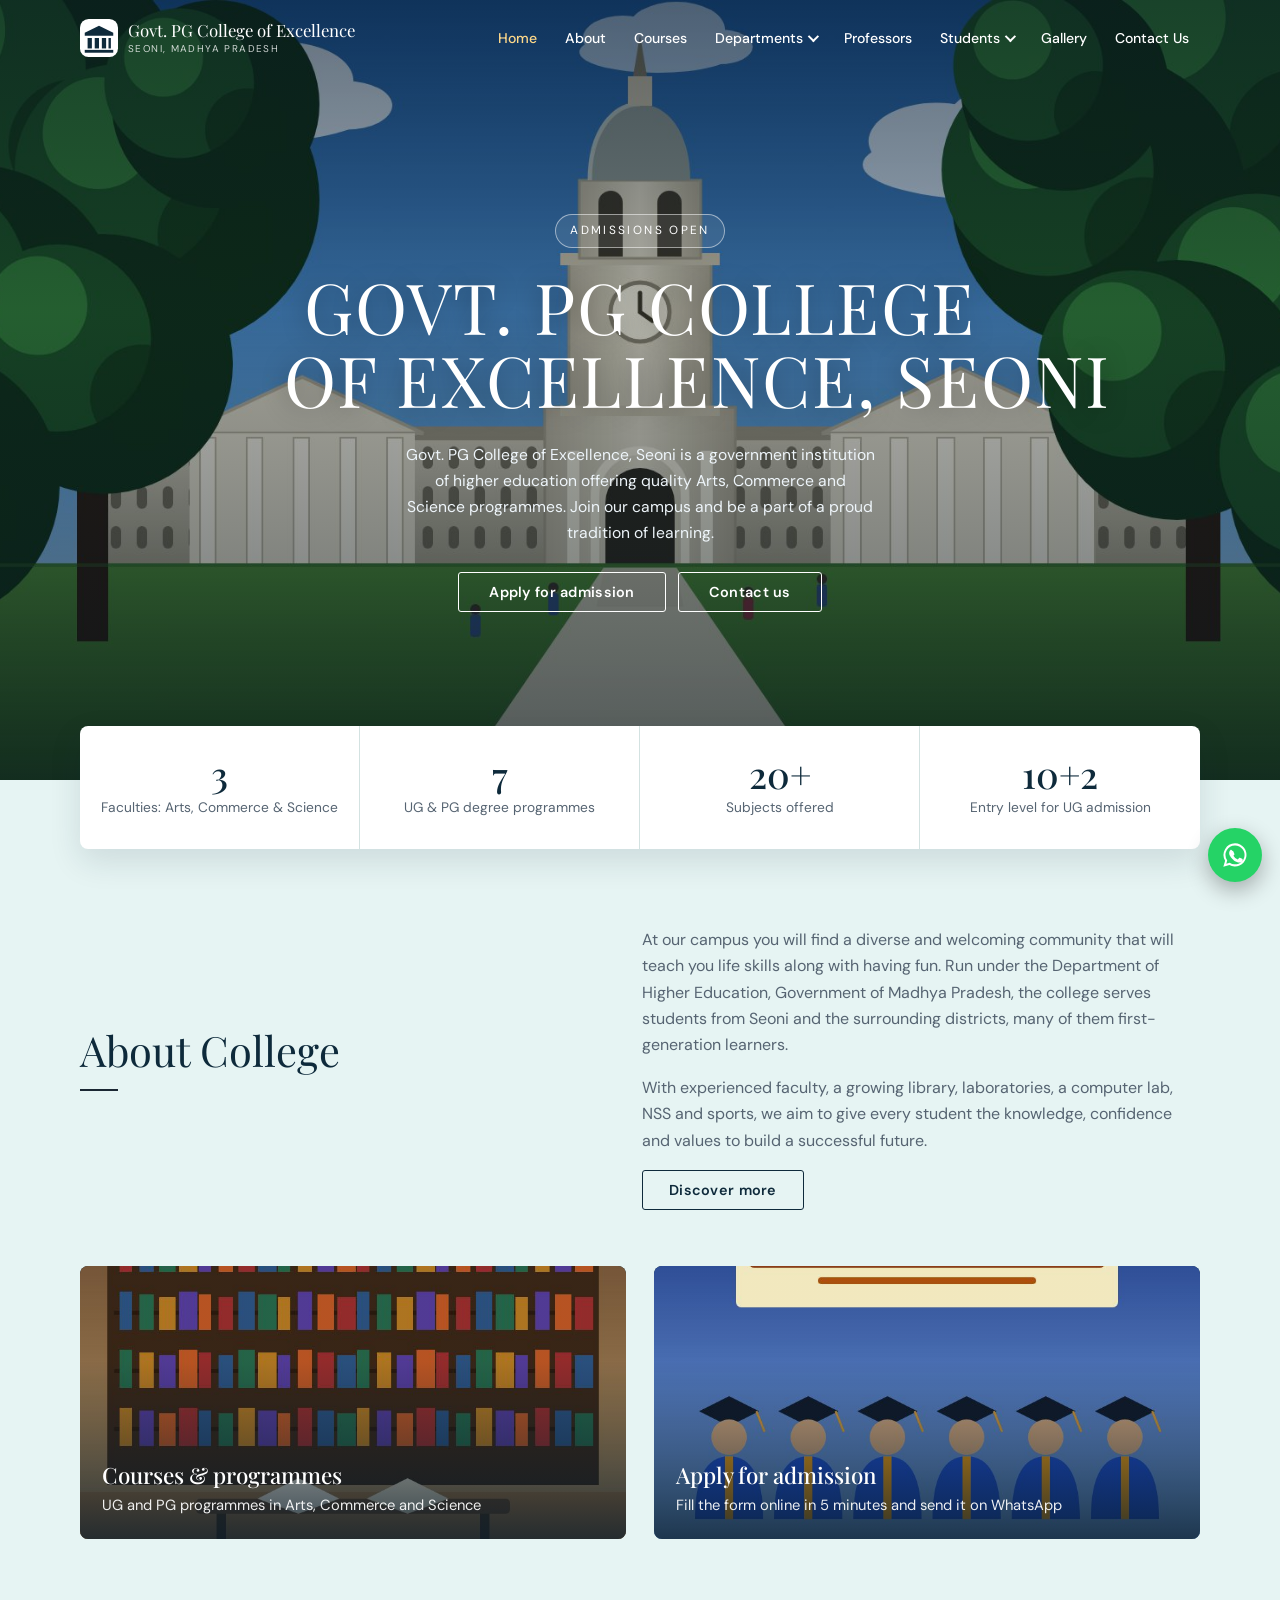
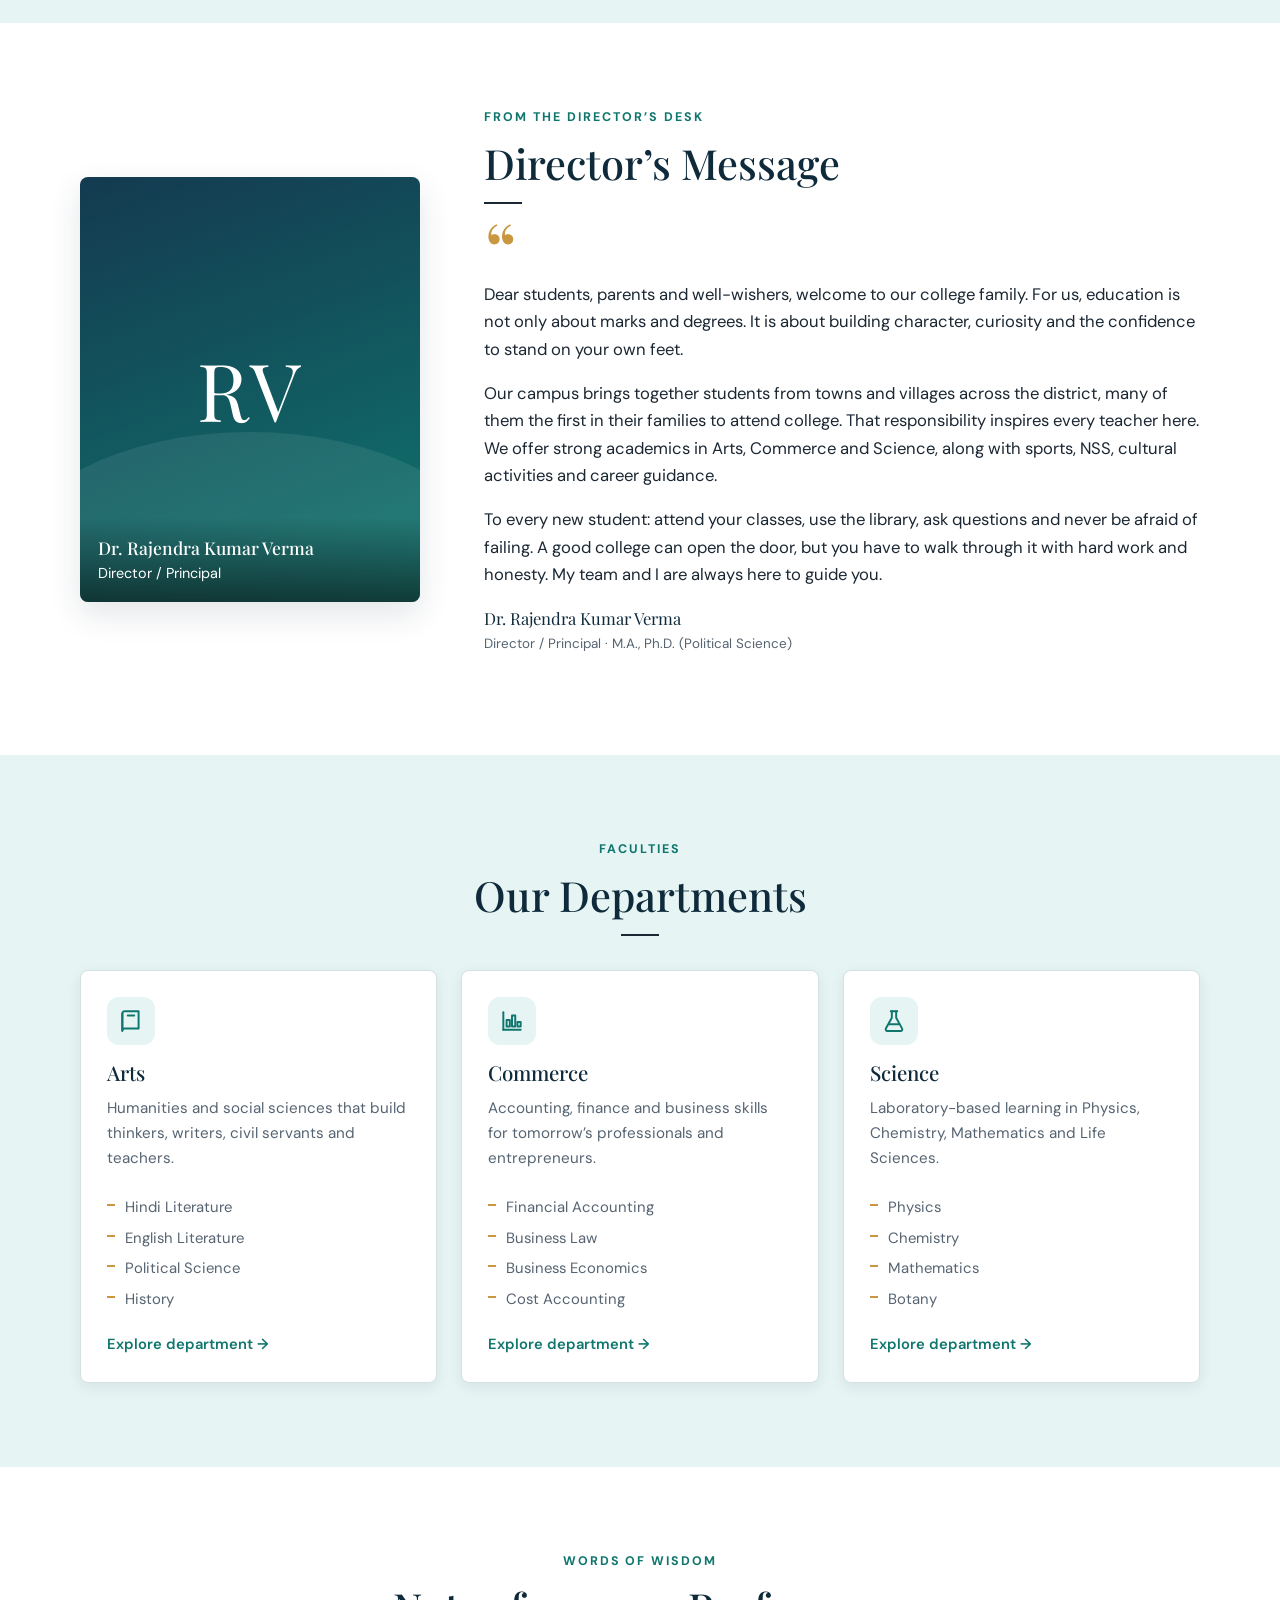
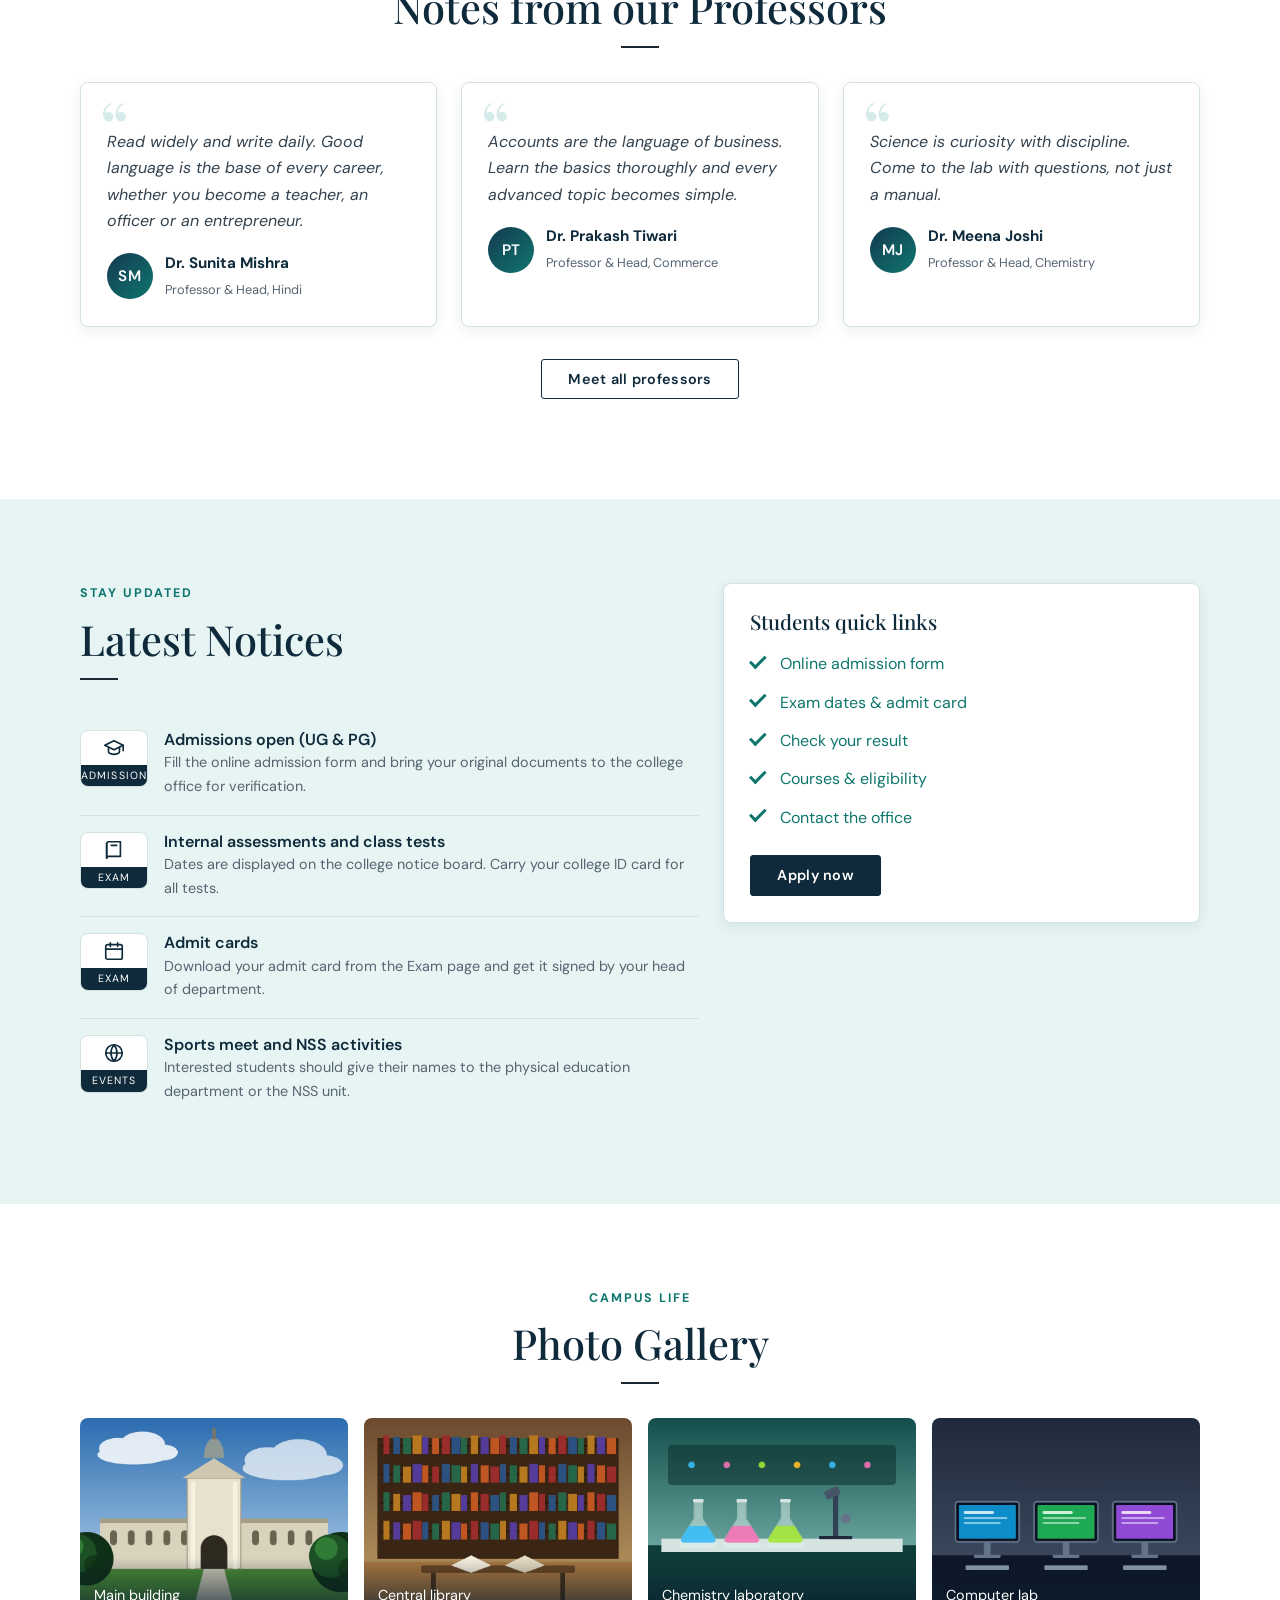
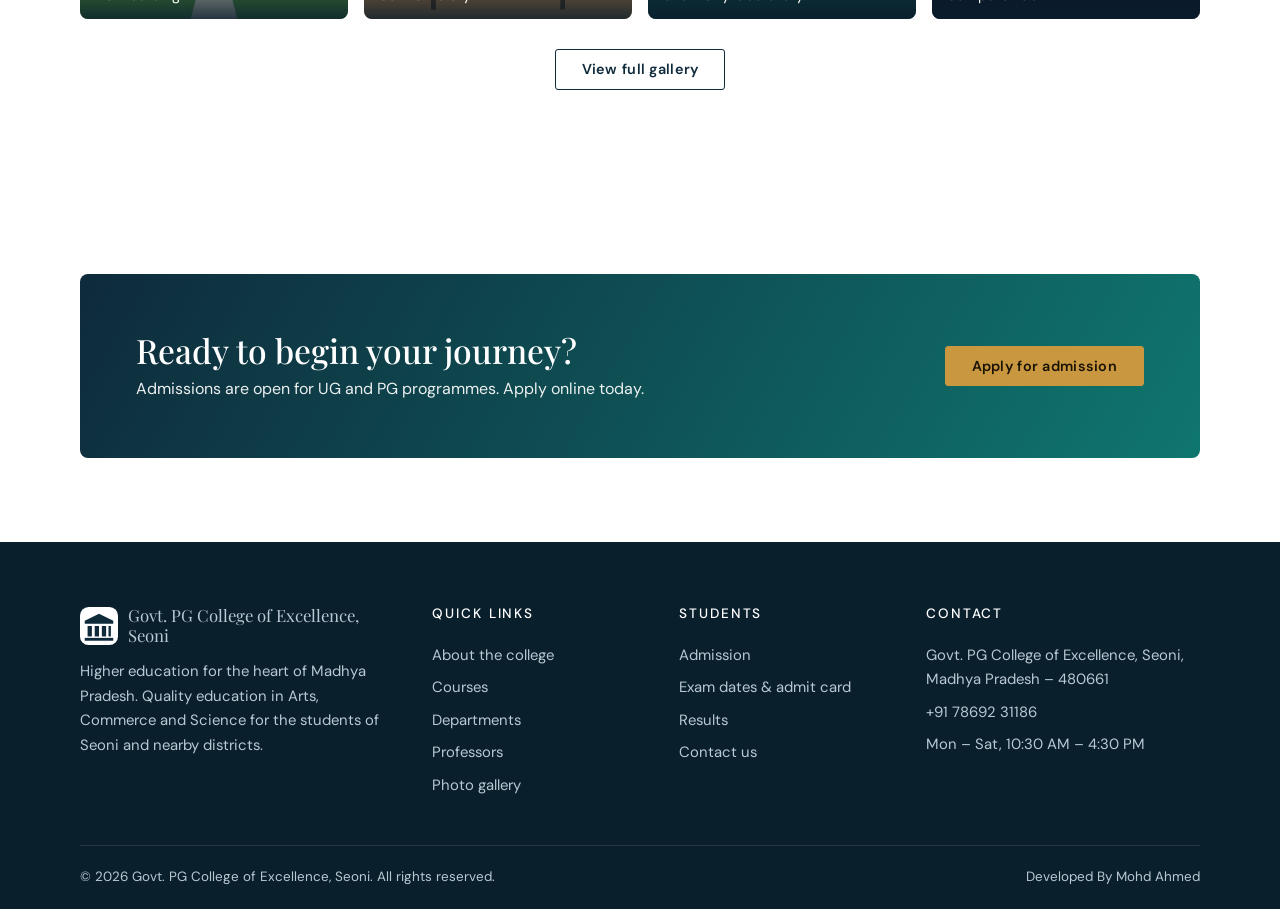
==== index.html @ 9eaa680e "Add files via upload" ====
<!DOCTYPE html>
<html lang="en" class="no-js">
<head>
<meta charset="utf-8">
<meta name="viewport" content="width=device-width, initial-scale=1">
<title>Govt. PG College of Excellence, Seoni | Arts, Commerce &amp; Science College</title>
<meta name="description" content="Govt. PG College of Excellence, Seoni: government college offering B.A., B.Sc., B.Com., M.A., M.Sc. and M.Com. in Seoni, Madhya Pradesh. Admissions, exams, results and more.">
<meta name="theme-color" content="#0e2a3b">
<meta property="og:title" content="Govt. PG College of Excellence, Seoni | Arts, Commerce &amp; Science College">
<meta property="og:description" content="Govt. PG College of Excellence, Seoni: government college offering B.A., B.Sc., B.Com., M.A., M.Sc. and M.Com. in Seoni, Madhya Pradesh. Admissions, exams, results and more.">
<meta property="og:type" content="website">
<link rel="icon" href="assets/img/favicon.svg" type="image/svg+xml">
<link rel="preconnect" href="https://fonts.googleapis.com">
<link rel="preconnect" href="https://fonts.gstatic.com" crossorigin>
<link rel="stylesheet" href="https://fonts.googleapis.com/css2?family=DM+Sans:wght@400;500;600;700&amp;family=Playfair+Display:wght@400;500&amp;display=swap" media="print" onload="this.media='all'">
<noscript><link rel="stylesheet" href="https://fonts.googleapis.com/css2?family=DM+Sans:wght@400;500;600;700&amp;family=Playfair+Display:wght@400;500&amp;display=swap"></noscript>
<link rel="stylesheet" href="assets/css/style.css">
</head>
<body>
<a class="skip" href="#main">Skip to content</a>
<header class="site-header"><div class="container header-inner">
<a class="brand" href="index.html" aria-label="Govt. PG College of Excellence, Seoni home"><svg viewBox="0 0 40 40" aria-hidden="true"><rect width="40" height="40" rx="9" fill="#fff"/><path d="M20 7 5 14.5v3h30v-3z" fill="#0e2a3b"/><g fill="#0e2a3b"><rect x="8" y="20" width="4.5" height="11"/><rect x="15.5" y="20" width="4.5" height="11"/><rect x="23" y="20" width="4.5" height="11"/><rect x="30" y="20" width="2.5" height="11"/><rect x="5" y="32.5" width="30" height="3"/></g></svg><span class="brand-text">Govt. PG College of Excellence<small>Seoni, Madhya Pradesh</small></span></a>
<button class="nav-toggle" type="button" aria-expanded="false" aria-controls="site-nav" aria-label="Open menu"><span></span></button>
<nav id="site-nav" aria-label="Main"><ul class="nav-list"><li class="active"><a href="index.html" aria-current="page">Home</a></li><li><a href="about.html">About</a></li><li><a href="courses.html">Courses</a></li><li class="has-sub"><button class="nav-link" type="button" aria-expanded="false" aria-haspopup="true">Departments<span class="caret"></span></button><ul class="submenu"><li><a href="departments.html">All Departments</a></li><li><a href="department-arts.html">Arts</a></li><li><a href="department-commerce.html">Commerce</a></li><li><a href="department-science.html">Science</a></li></ul></li><li><a href="professors.html">Professors</a></li><li class="has-sub"><button class="nav-link" type="button" aria-expanded="false" aria-haspopup="true">Students<span class="caret"></span></button><ul class="submenu"><li><a href="admission.html">Admission</a></li><li><a href="exam.html">Exam</a></li><li><a href="result.html">Result</a></li></ul></li><li><a href="gallery.html">Gallery</a></li><li><a href="contact.html">Contact Us</a></li></ul></nav>
</div></header>
<section class="hero"><img class="hero-bg" src="assets/img/hero.jpg" alt="" width="1600" height="900" fetchpriority="high" decoding="async">
<div class="hero-inner"><span class="hero-stamp">Admissions open</span>
<h1><span>Govt. PG College</span><span>of Excellence, Seoni</span></h1>
<p>Govt. PG College of Excellence, Seoni is a government institution of higher education offering quality Arts, Commerce and Science programmes. Join our campus and be a part of a proud tradition of learning.</p>
<div class="btn-row" style="justify-content:center"><a class="btn btn-light" href="admission.html">Apply for admission</a><a class="btn btn-light" href="contact.html">Contact us</a></div></div></section>
<main id="main">
<section class="section-mint" style="padding-bottom:84px"><div class="container">
<div class="stats reveal"><div class="stat"><b>3</b><span>Faculties: Arts, Commerce & Science</span></div><div class="stat"><b>7</b><span>UG & PG degree programmes</span></div><div class="stat"><b>20+</b><span>Subjects offered</span></div><div class="stat"><b>10+2</b><span>Entry level for UG admission</span></div></div>
<div class="split" style="margin-top:78px">
<div class="reveal"><h2 class="section-title h-line" style="font-weight:400">About College</h2></div>
<div class="reveal"><p class="muted">At our campus you will find a diverse and welcoming community that will teach you life skills along with having fun. Run under the Department of Higher Education, Government of Madhya Pradesh, the college serves students from Seoni and the surrounding districts, many of them first-generation learners.</p><p class="muted">With experienced faculty, a growing library, laboratories, a computer lab, NSS and sports, we aim to give every student the knowledge, confidence and values to build a successful future.</p><a class="btn" href="about.html">Discover more</a></div></div>
<div class="feature-cards">
<a class="feature reveal" href="courses.html"><img src="assets/img/gallery/library.jpg" alt="" loading="lazy" width="800" height="600"><div><h3>Courses &amp; programmes</h3><p>UG and PG programmes in Arts, Commerce and Science</p></div></a>
<a class="feature reveal" href="admission.html"><img src="assets/img/gallery/convocation.jpg" alt="" loading="lazy" width="800" height="600"><div><h3>Apply for admission</h3><p>Fill the form online in 5 minutes and send it on WhatsApp</p></div></a>
</div></div></section>

<section class="section"><div class="container"><div class="director">
<figure class="portrait reveal" style="margin:0"><span class="initials">RV</span><figcaption><b>Dr. Rajendra Kumar Verma</b>Director / Principal</figcaption></figure>
<div class="note-text reveal"><span class="eyebrow">From the director&rsquo;s desk</span><h2 class="section-title h-line">Director&rsquo;s Message</h2><span class="quote-mark" aria-hidden="true">&ldquo;</span>
<p>Dear students, parents and well-wishers, welcome to our college family. For us, education is not only about marks and degrees. It is about building character, curiosity and the confidence to stand on your own feet.</p><p>Our campus brings together students from towns and villages across the district, many of them the first in their families to attend college. That responsibility inspires every teacher here. We offer strong academics in Arts, Commerce and Science, along with sports, NSS, cultural activities and career guidance.</p><p>To every new student: attend your classes, use the library, ask questions and never be afraid of failing. A good college can open the door, but you have to walk through it with hard work and honesty. My team and I are always here to guide you.</p>
<p class="sign">Dr. Rajendra Kumar Verma<small>Director / Principal &middot; M.A., Ph.D. (Political Science)</small></p></div></div></div></section>

<section class="section section-mint"><div class="container"><div class="center " style="margin-bottom:34px"><span class="eyebrow">Faculties</span><h2 class="section-title h-line">Our Departments</h2></div>
<div class="grid-3">
<div class="card card-hover dept reveal"><div class="icon"><svg viewBox="0 0 24 24" fill="none" stroke="currentColor" stroke-width="1.8" stroke-linecap="round" stroke-linejoin="round" aria-hidden="true"><path d="M4 5a2 2 0 0 1 2-2h13v16H6a2 2 0 0 0-2 2z"/><path d="M4 21V5"/><path d="M9 7h6"/></svg></div><h3>Arts</h3><p class="muted" style="font-size:.95rem">Humanities and social sciences that build thinkers, writers, civil servants and teachers.</p><ul><li>Hindi Literature</li><li>English Literature</li><li>Political Science</li><li>History</li></ul><a class="more" href="department-arts.html">Explore department &rarr;</a></div><div class="card card-hover dept reveal"><div class="icon"><svg viewBox="0 0 24 24" fill="none" stroke="currentColor" stroke-width="1.8" stroke-linecap="round" stroke-linejoin="round" aria-hidden="true"><path d="M4 20V4"/><path d="M4 20h16"/><rect x="7" y="11" width="3" height="6"/><rect x="12" y="7" width="3" height="10"/><rect x="17" y="13" width="3" height="4"/></svg></div><h3>Commerce</h3><p class="muted" style="font-size:.95rem">Accounting, finance and business skills for tomorrow’s professionals and entrepreneurs.</p><ul><li>Financial Accounting</li><li>Business Law</li><li>Business Economics</li><li>Cost Accounting</li></ul><a class="more" href="department-commerce.html">Explore department &rarr;</a></div><div class="card card-hover dept reveal"><div class="icon"><svg viewBox="0 0 24 24" fill="none" stroke="currentColor" stroke-width="1.8" stroke-linecap="round" stroke-linejoin="round" aria-hidden="true"><path d="M9 3h6"/><path d="M10 3v6L4.5 19a1.5 1.5 0 0 0 1.3 2.2h12.4a1.5 1.5 0 0 0 1.3-2.2L14 9V3"/><path d="M7.5 15h9"/></svg></div><h3>Science</h3><p class="muted" style="font-size:.95rem">Laboratory-based learning in Physics, Chemistry, Mathematics and Life Sciences.</p><ul><li>Physics</li><li>Chemistry</li><li>Mathematics</li><li>Botany</li></ul><a class="more" href="department-science.html">Explore department &rarr;</a></div>
</div></div></section>

<section class="section"><div class="container"><div class="center " style="margin-bottom:34px"><span class="eyebrow">Words of wisdom</span><h2 class="section-title h-line">Notes from our Professors</h2></div>
<div class="grid-3"><figure class="card quote reveal" style="margin:0"><p>Read widely and write daily. Good language is the base of every career, whether you become a teacher, an officer or an entrepreneur.</p><figcaption class="who"><span class="avatar">SM</span><span><b>Dr. Sunita Mishra</b><small>Professor &amp; Head, Hindi</small></span></figcaption></figure><figure class="card quote reveal" style="margin:0"><p>Accounts are the language of business. Learn the basics thoroughly and every advanced topic becomes simple.</p><figcaption class="who"><span class="avatar">PT</span><span><b>Dr. Prakash Tiwari</b><small>Professor &amp; Head, Commerce</small></span></figcaption></figure><figure class="card quote reveal" style="margin:0"><p>Science is curiosity with discipline. Come to the lab with questions, not just a manual.</p><figcaption class="who"><span class="avatar">MJ</span><span><b>Dr. Meena Joshi</b><small>Professor &amp; Head, Chemistry</small></span></figcaption></figure></div>
<p class="center" style="margin-top:32px"><a class="btn" href="professors.html">Meet all professors</a></p></div></section>

<section class="section section-mint"><div class="container"><div class="grid-2 grid-notices" style="align-items:start">
<div class="reveal"><div class="" style="margin-bottom:34px"><span class="eyebrow">Stay updated</span><h2 class="section-title h-line">Latest Notices</h2></div><ul class="notice-list"><li><div class="date-badge"><b class="nb-icon"><svg viewBox="0 0 24 24" fill="none" stroke="currentColor" stroke-width="1.8" stroke-linecap="round" stroke-linejoin="round" aria-hidden="true"><path d="M2 9l10-5 10 5-10 5z"/><path d="M6 11.5V16c0 1.5 3 3 6 3s6-1.5 6-3v-4.5"/><path d="M22 9v6"/></svg></b><span>Admission</span></div><div><h4>Admissions open (UG &amp; PG)</h4><p>Fill the online admission form and bring your original documents to the college office for verification.</p></div></li><li><div class="date-badge"><b class="nb-icon"><svg viewBox="0 0 24 24" fill="none" stroke="currentColor" stroke-width="1.8" stroke-linecap="round" stroke-linejoin="round" aria-hidden="true"><path d="M4 5a2 2 0 0 1 2-2h13v16H6a2 2 0 0 0-2 2z"/><path d="M4 21V5"/><path d="M9 7h6"/></svg></b><span>Exam</span></div><div><h4>Internal assessments and class tests</h4><p>Dates are displayed on the college notice board. Carry your college ID card for all tests.</p></div></li><li><div class="date-badge"><b class="nb-icon"><svg viewBox="0 0 24 24" fill="none" stroke="currentColor" stroke-width="1.8" stroke-linecap="round" stroke-linejoin="round" aria-hidden="true"><rect x="3" y="5" width="18" height="16" rx="2"/><path d="M3 10h18M8 3v4M16 3v4"/></svg></b><span>Exam</span></div><div><h4>Admit cards</h4><p>Download your admit card from the Exam page and get it signed by your head of department.</p></div></li><li><div class="date-badge"><b class="nb-icon"><svg viewBox="0 0 24 24" fill="none" stroke="currentColor" stroke-width="1.8" stroke-linecap="round" stroke-linejoin="round" aria-hidden="true"><circle cx="12" cy="12" r="9"/><path d="M3 12h18M12 3a14 14 0 0 1 0 18M12 3a14 14 0 0 0 0 18"/></svg></b><span>Events</span></div><div><h4>Sports meet and NSS activities</h4><p>Interested students should give their names to the physical education department or the NSS unit.</p></div></li></ul></div>
<div class="card reveal"><h3>Students quick links</h3><ul class="check" style="margin:8px 0 18px"><li><a href="admission.html">Online admission form</a></li><li><a href="exam.html">Exam dates &amp; admit card</a></li><li><a href="result.html">Check your result</a></li><li><a href="courses.html">Courses &amp; eligibility</a></li><li><a href="contact.html">Contact the office</a></li></ul><a class="btn btn-solid" href="admission.html">Apply now</a></div>
</div></div></section>

<section class="section"><div class="container"><div class="center " style="margin-bottom:34px"><span class="eyebrow">Campus life</span><h2 class="section-title h-line">Photo Gallery</h2></div>
<div class="gallery"><a class="shot reveal" href="gallery.html"><img src="assets/img/gallery/main-building.jpg" alt="Main building" loading="lazy" width="800" height="600"><span>Main building</span></a><a class="shot reveal" href="gallery.html"><img src="assets/img/gallery/library.jpg" alt="Central library" loading="lazy" width="800" height="600"><span>Central library</span></a><a class="shot reveal" href="gallery.html"><img src="assets/img/gallery/science-lab.jpg" alt="Chemistry laboratory" loading="lazy" width="800" height="600"><span>Chemistry laboratory</span></a><a class="shot reveal" href="gallery.html"><img src="assets/img/gallery/computer-lab.jpg" alt="Computer lab" loading="lazy" width="800" height="600"><span>Computer lab</span></a></div>
<p class="center" style="margin-top:30px"><a class="btn" href="gallery.html">View full gallery</a></p></div></section>
<section class="section"><div class="container"><div class="cta reveal"><div><h2>Ready to begin your journey?</h2><p>Admissions are open for UG and PG programmes. Apply online today.</p></div><a class="btn btn-gold" href="admission.html">Apply for admission</a></div></div></section>
</main>
<footer class="site-footer"><div class="container"><div class="footer-grid">
<div><a class="brand" href="index.html" style="margin-bottom:14px"><svg viewBox="0 0 40 40" aria-hidden="true"><rect width="40" height="40" rx="9" fill="#fff"/><path d="M20 7 5 14.5v3h30v-3z" fill="#0e2a3b"/><g fill="#0e2a3b"><rect x="8" y="20" width="4.5" height="11"/><rect x="15.5" y="20" width="4.5" height="11"/><rect x="23" y="20" width="4.5" height="11"/><rect x="30" y="20" width="2.5" height="11"/><rect x="5" y="32.5" width="30" height="3"/></g></svg><span class="brand-text">Govt. PG College of Excellence, Seoni</span></a><p>Higher education for the heart of Madhya Pradesh. Quality education in Arts, Commerce and Science for the students of Seoni and nearby districts.</p></div>
<div><h4>Quick links</h4><ul><li><a href="about.html">About the college</a></li><li><a href="courses.html">Courses</a></li><li><a href="departments.html">Departments</a></li><li><a href="professors.html">Professors</a></li><li><a href="gallery.html">Photo gallery</a></li></ul></div>
<div><h4>Students</h4><ul><li><a href="admission.html">Admission</a></li><li><a href="exam.html">Exam dates &amp; admit card</a></li><li><a href="result.html">Results</a></li><li><a href="contact.html">Contact us</a></li></ul></div>
<div><h4>Contact</h4><ul><li>Govt. PG College of Excellence, Seoni, Madhya Pradesh – 480661</li><li><a href="tel:+917869231186">+91 78692 31186</a></li><li>Mon – Sat, 10:30 AM – 4:30 PM</li></ul></div>
</div><div class="footer-bottom"><span>&copy; <span data-year>2026</span> Govt. PG College of Excellence, Seoni. All rights reserved.</span><span><a href="https://mdahmd.github.io/ahmed" target="_blank" rel="noopener">Developed By Mohd Ahmed</a></span></div></div></footer>
<a class="wa-fab" aria-label="Chat on WhatsApp" href="#" target="_blank" rel="noopener"><svg viewBox="0 0 24 24" fill="currentColor" aria-hidden="true"><path d="M12.04 2a9.9 9.9 0 0 0-8.5 14.9L2 22l5.2-1.4A9.9 9.9 0 1 0 12.04 2zm0 1.8a8.1 8.1 0 1 1-4.2 15l-.3-.2-3 .8.8-2.9-.2-.3a8.1 8.1 0 0 1 6.9-12.4zM8.7 7.6c-.2 0-.5.1-.7.4-.3.3-1 1-1 2.4s1 2.8 1.2 3c.1.2 2 3.1 4.9 4.3 2.4 1 2.9.8 3.4.7.5 0 1.7-.7 1.9-1.4.2-.7.2-1.3.2-1.4l-.5-.3-1.9-.9c-.3-.1-.5-.1-.7.1l-.9 1.1c-.2.2-.3.2-.6.1a6.6 6.6 0 0 1-3.2-2.8c-.2-.4.2-.4.7-1.3.1-.2 0-.4 0-.5l-.9-2.1c-.2-.5-.4-.5-.6-.5z"/></svg></a>
<script src="assets/js/config.js"></script>
<script src="assets/js/main.js" defer></script>

</body>
</html>
---- assets/css/style.css ----
/* Govt. PG College, Seoni — single stylesheet, no frameworks */
:root{
  --mint:#e6f4f3; --mint-2:#d4ebe9; --ink:#1b2733; --muted:#566472; --navy:#0e2a3b; --navy-2:#143a50;
  --teal:#0f766e; --gold:#c9973f; --line:#d3e2e1; --white:#fff; --danger:#b42318; --ok:#157f3b;
  --radius:8px; --shadow:0 12px 32px rgba(14,42,59,.12); --shadow-sm:0 4px 14px rgba(14,42,59,.08);
  --serif:"Playfair Display",Georgia,"Times New Roman",serif;
  --sans:"DM Sans",system-ui,-apple-system,"Segoe UI",Roboto,"Noto Sans","Noto Sans Devanagari",Arial,sans-serif;
  --header-h:76px; --max:1160px;
}
*,*::before,*::after{box-sizing:border-box}
html{scroll-behavior:smooth;-webkit-text-size-adjust:100%}
body{margin:0;font-family:var(--sans);font-size:16px;line-height:1.65;color:var(--ink);background:#fff;overflow-x:hidden}
img,svg{max-width:100%;display:block}
a{color:var(--teal);text-decoration:none}
a:hover{text-decoration:underline}
h1,h2,h3,h4{font-family:var(--serif);font-weight:500;line-height:1.2;margin:0 0 .5em;color:var(--navy)}
p{margin:0 0 1em}
ul,ol{margin:0;padding:0}
:focus-visible{outline:3px solid var(--gold);outline-offset:2px}
.skip{position:absolute;left:-999px;top:8px;background:#fff;color:var(--navy);padding:8px 14px;z-index:100;border-radius:4px}
.skip:focus{left:8px}
.container{width:100%;max-width:var(--max);margin:0 auto;padding:0 20px}
.section{padding:84px 0}
.section-mint{background:var(--mint)}
.section-navy{background:var(--navy);color:#dbe7ee}
.section-navy h2,.section-navy h3{color:#fff}
.center{text-align:center}
.eyebrow{font-size:.78rem;letter-spacing:.16em;text-transform:uppercase;color:var(--teal);font-weight:700;margin-bottom:10px;display:block}
.h-line::after{content:"";display:block;width:38px;height:2px;background:var(--ink);margin-top:14px}
.center .h-line::after{margin-left:auto;margin-right:auto}
.section-title{font-size:clamp(1.8rem,3.4vw,2.6rem)}
.lead{font-size:1.08rem;color:var(--muted)}
.muted{color:var(--muted)}

/* Buttons */
.btn{display:inline-flex;align-items:center;gap:8px;border:1px solid currentColor;color:var(--navy);background:transparent;padding:12px 26px;font:600 .9rem/1 var(--sans);letter-spacing:.02em;cursor:pointer;transition:background .2s,color .2s,border-color .2s;border-radius:3px;text-decoration:none!important}
.btn:hover{background:var(--navy);border-color:var(--navy);color:#fff}
.btn-light{color:#fff}
.btn-light:hover{background:#fff;color:var(--navy);border-color:#fff}
.btn-solid{background:var(--navy);border-color:var(--navy);color:#fff}
.btn-solid:hover{background:var(--teal);border-color:var(--teal)}
.btn-gold{background:var(--gold);border-color:var(--gold);color:#1b1305}
.btn-gold:hover{background:#e0ad52;border-color:#e0ad52;color:#1b1305}
.btn[aria-disabled="true"]{opacity:.55;pointer-events:none}
.btn-row{display:flex;flex-wrap:wrap;gap:12px}

/* Header */
.site-header{position:fixed;top:0;left:0;right:0;z-index:60;height:var(--header-h);transition:background .25s,box-shadow .25s}
.site-header.is-solid{background:rgba(14,42,59,.97);box-shadow:0 4px 20px rgba(0,0,0,.25)}
.header-inner{display:flex;align-items:center;justify-content:space-between;height:100%;gap:20px}
.brand{display:flex;align-items:center;gap:10px;color:#fff;text-decoration:none!important;min-width:0}
.brand svg{width:38px;height:38px;flex:none}
.brand-text{font-family:var(--serif);font-size:1.05rem;line-height:1.15}
.brand-text small{display:block;font-family:var(--sans);font-size:.62rem;letter-spacing:.14em;text-transform:uppercase;opacity:.8;margin-top:3px}
.nav-toggle{display:none;background:none;border:0;color:#fff;padding:10px;cursor:pointer;border-radius:6px}
.nav-toggle span,.nav-toggle span::before,.nav-toggle span::after{display:block;width:24px;height:2px;background:#fff;position:relative;transition:transform .25s,background .25s}
.nav-toggle span::before,.nav-toggle span::after{content:"";position:absolute;left:0}
.nav-toggle span::before{top:-7px}.nav-toggle span::after{top:7px}
.nav-toggle[aria-expanded="true"] span{background:transparent}
.nav-toggle[aria-expanded="true"] span::before{transform:translateY(7px) rotate(45deg)}
.nav-toggle[aria-expanded="true"] span::after{transform:translateY(-7px) rotate(-45deg)}
.nav-list{display:flex;align-items:center;gap:6px;list-style:none}
.nav-list>li{position:relative}
.nav-list a,.nav-list button.nav-link{color:#fff;font:500 .88rem/1 var(--sans);padding:12px 11px;display:flex;align-items:center;gap:5px;background:none;border:0;cursor:pointer;text-decoration:none!important;white-space:nowrap;border-radius:4px}
.nav-list a:hover,.nav-list button.nav-link:hover,.nav-list .active>a,.nav-list .active>button{color:#ffd98a}
.caret{width:8px;height:8px;border-right:2px solid currentColor;border-bottom:2px solid currentColor;transform:rotate(45deg) translateY(-2px);transition:transform .2s}
.has-sub.sub-open .caret{transform:rotate(225deg)}
.submenu{list-style:none;position:absolute;top:100%;left:0;min-width:190px;background:#fff;border-radius:var(--radius);box-shadow:var(--shadow);padding:8px;opacity:0;visibility:hidden;transform:translateY(8px);transition:opacity .18s,transform .18s,visibility .18s}
.submenu a{color:var(--ink)!important;padding:10px 12px;font-size:.9rem}
.submenu a:hover,.submenu [aria-current="page"]{background:var(--mint);color:var(--teal)!important}
@media (min-width:981px){
  .has-sub:hover>.submenu,.has-sub:focus-within>.submenu,.has-sub.sub-open>.submenu{opacity:1;visibility:visible;transform:none}
}

/* Hero */
.hero{position:relative;min-height:min(100svh,780px);display:flex;align-items:center;color:#fff;overflow:hidden;background:#12385a}
.hero-bg{position:absolute;inset:0;width:100%;height:100%;object-fit:cover}
.hero::after{content:"";position:absolute;inset:0;background:linear-gradient(180deg,rgba(6,20,32,.55) 0%,rgba(6,20,32,.28) 40%,rgba(6,20,32,.6) 100%)}
.hero-inner{position:relative;z-index:2;padding:calc(var(--header-h) + 40px) 20px 70px;text-align:center;width:100%;max-width:var(--max);margin:0 auto}
.hero h1{font-size:clamp(1.65rem,5.6vw,4.4rem);font-weight:400;letter-spacing:.025em;text-transform:uppercase;color:#fff;line-height:1.04;margin-bottom:26px;text-shadow:0 2px 24px rgba(0,0,0,.35)}
.hero h1 span{display:block}
.hero h1 span+span{padding-left:clamp(0px,9vw,150px)}
.hero p{max-width:470px;margin:0 auto 26px;font-size:.98rem;color:#eef5fa}
.hero .btn{padding:12px 30px}
.hero-stamp{display:inline-block;font-size:.74rem;letter-spacing:.2em;text-transform:uppercase;border:1px solid rgba(255,255,255,.5);padding:6px 14px;margin-bottom:22px;border-radius:30px;background:rgba(255,255,255,.08)}
.page-hero{position:relative;color:#fff;background:#12385a;overflow:hidden}
.page-hero .hero-bg{filter:saturate(.9)}
.page-hero::after{content:"";position:absolute;inset:0;background:linear-gradient(180deg,rgba(8,28,44,.82),rgba(8,28,44,.72))}
.page-hero-inner{position:relative;z-index:2;padding:calc(var(--header-h) + 56px) 20px 56px;max-width:var(--max);margin:0 auto}
.page-hero h1{color:#fff;font-size:clamp(2rem,4.6vw,3.3rem);font-weight:400;margin-bottom:10px}
.page-hero p{max-width:640px;color:#dbe8f1;margin:0}
.crumbs{font-size:.82rem;opacity:.85;margin-bottom:14px}
.crumbs a{color:#fff;text-decoration:underline}

/* Layout helpers */
.split{display:grid;grid-template-columns:1fr 1.15fr;gap:clamp(30px,6vw,90px);align-items:center}
.grid-2{display:grid;grid-template-columns:repeat(2,1fr);gap:24px}
.grid-3{display:grid;grid-template-columns:repeat(3,1fr);gap:24px}
.grid-4{display:grid;grid-template-columns:repeat(4,1fr);gap:24px}
.card{background:#fff;border:1px solid var(--line);border-radius:var(--radius);padding:26px;box-shadow:var(--shadow-sm)}
.card h3{font-size:1.28rem}
.card-hover{transition:transform .25s,box-shadow .25s}
.card-hover:hover{transform:translateY(-4px);box-shadow:var(--shadow)}
.icon{width:48px;height:48px;border-radius:12px;background:var(--mint);color:var(--teal);display:grid;place-items:center;margin-bottom:16px}
.icon svg{width:26px;height:26px}

/* Stats */
.stats{display:grid;grid-template-columns:repeat(4,1fr);gap:0;background:#fff;border-radius:var(--radius);box-shadow:var(--shadow);margin-top:-54px;position:relative;z-index:3}
.stat{padding:28px 18px;text-align:center;border-right:1px solid var(--line)}
.stat:last-child{border:0}
.stat b{display:block;font:500 2.3rem/1.1 var(--serif);color:var(--navy)}
.stat span{font-size:.86rem;color:var(--muted)}

/* Feature cards under About */
.feature-cards{display:grid;grid-template-columns:repeat(2,1fr);gap:28px;margin-top:56px}
.feature{position:relative;border-radius:var(--radius);overflow:hidden;aspect-ratio:16/8;display:flex;align-items:flex-end;color:#fff;text-decoration:none!important;background:var(--navy)}
.feature img{position:absolute;inset:0;width:100%;height:100%;object-fit:cover;transition:transform .5s}
.feature::after{content:"";position:absolute;inset:0;background:linear-gradient(0deg,rgba(8,28,44,.82),rgba(8,28,44,.05) 65%)}
.feature:hover img{transform:scale(1.05)}
.feature div{position:relative;z-index:2;padding:22px}
.feature h3{color:#fff;margin:0 0 4px;font-size:1.4rem}
.feature p{margin:0;font-size:.92rem;opacity:.92}

/* Director */
.director{display:grid;grid-template-columns:340px 1fr;gap:clamp(28px,5vw,70px);align-items:center}
.portrait{border-radius:var(--radius);aspect-ratio:4/5;background:linear-gradient(160deg,var(--navy-2),var(--teal));display:grid;place-items:center;color:#fff;position:relative;overflow:hidden;box-shadow:var(--shadow)}
.portrait::before{content:"";position:absolute;width:140%;height:60%;bottom:-20%;left:-20%;background:rgba(255,255,255,.08);border-radius:50%}
.portrait .initials{font:400 5rem/1 var(--serif);letter-spacing:.04em;position:relative}
.portrait figcaption{position:absolute;left:0;right:0;bottom:0;padding:16px 18px;background:linear-gradient(0deg,rgba(0,0,0,.55),transparent);font-size:.9rem}
.portrait figcaption b{display:block;font-family:var(--serif);font-weight:500;font-size:1.1rem}
.quote-mark{font:400 5rem/0.6 var(--serif);color:var(--gold);display:block;margin-bottom:8px}
.note-text p{font-size:1.04rem}
.sign{font-family:var(--serif);font-size:1.15rem;color:var(--navy);margin-top:8px}
.sign small{display:block;font-family:var(--sans);font-size:.84rem;color:var(--muted)}
.tag{display:inline-block;font-size:.68rem;letter-spacing:.1em;text-transform:uppercase;background:#fff3d6;color:#7a5200;padding:3px 9px;border-radius:20px;font-weight:700;vertical-align:middle}

/* Quote cards */
.quote{position:relative;padding:28px 26px 24px}
.quote::before{content:"\201C";position:absolute;top:6px;left:18px;font:400 4.6rem/1 var(--serif);color:var(--mint-2)}
.quote p{position:relative;font-style:italic;color:#33424f;margin-top:18px}
.who{display:flex;align-items:center;gap:12px;margin-top:16px}
.who b{display:block;font-size:.95rem;color:var(--navy)}
.who small{color:var(--muted);font-size:.8rem}
.avatar{flex:none;width:46px;height:46px;border-radius:50%;background:linear-gradient(135deg,var(--navy-2),var(--teal));color:#fff;display:grid;place-items:center;font:600 .95rem var(--sans);letter-spacing:.04em}
.avatar.lg{width:76px;height:76px;font-size:1.4rem}

/* Notices */
.notice-list{list-style:none}
.notice-list li{display:flex;gap:16px;align-items:flex-start;padding:16px 0;border-bottom:1px solid var(--line)}
.notice-list li:last-child{border:0}
.date-badge{flex:none;width:68px;text-align:center;border:1px solid var(--line);border-radius:8px;background:#fff;overflow:hidden}
.date-badge b{display:block;font:600 1.3rem/1.3 var(--serif);color:var(--navy)}
.date-badge span{display:block;background:var(--navy);color:#fff;font-size:.66rem;letter-spacing:.1em;text-transform:uppercase;padding:2px 0}
.notice-list h4{font-family:var(--sans);font-size:1rem;font-weight:600;margin:0 0 2px}
.notice-list p{margin:0;font-size:.9rem;color:var(--muted)}

/* Dept cards */
.dept{display:flex;flex-direction:column}
.dept ul{list-style:none;margin:6px 0 18px;color:var(--muted);font-size:.93rem}
.dept li{padding:3px 0 3px 18px;position:relative}
.dept li::before{content:"";position:absolute;left:0;top:.8em;width:8px;height:2px;background:var(--gold)}
.dept .more{margin-top:auto;font-weight:600;font-size:.92rem}

/* CTA */
.cta{background:linear-gradient(120deg,var(--navy),var(--teal));color:#fff;border-radius:var(--radius);padding:clamp(30px,5vw,56px);display:flex;gap:24px;align-items:center;justify-content:space-between;flex-wrap:wrap}
.cta h2{color:#fff;margin:0 0 6px;font-size:clamp(1.5rem,3vw,2.1rem)}
.cta p{margin:0;opacity:.92}

/* Lists, tables, steps */
.check{list-style:none}
.check li{position:relative;padding:6px 0 6px 30px}
.check li::before{content:"";position:absolute;left:3px;top:.85em;width:16px;height:9px;border-left:3px solid var(--teal);border-bottom:3px solid var(--teal);transform:rotate(-45deg) translateY(-50%)}
.table-wrap{overflow-x:auto;border:1px solid var(--line);border-radius:var(--radius);background:#fff}
table{border-collapse:collapse;width:100%;min-width:560px;font-size:.95rem}
th,td{padding:13px 16px;text-align:left;border-bottom:1px solid var(--line);vertical-align:top}
th{background:var(--navy);color:#fff;font-weight:600;font-size:.84rem;letter-spacing:.04em;white-space:nowrap}
tr:last-child td{border-bottom:0}
tbody tr:nth-child(even){background:#f6fbfb}
.steps{counter-reset:s;list-style:none}
.steps li{counter-increment:s;position:relative;padding:4px 0 18px 54px}
.steps li::before{content:counter(s);position:absolute;left:0;top:0;width:36px;height:36px;border-radius:50%;background:var(--navy);color:#fff;display:grid;place-items:center;font-weight:700}
.steps b{display:block;color:var(--navy)}
.pill{display:inline-block;font-size:.78rem;padding:3px 11px;border-radius:20px;background:var(--mint);color:var(--teal);font-weight:600;margin:0 6px 6px 0}
.note-box{border-left:4px solid var(--gold);background:#fff8e8;padding:14px 18px;border-radius:0 var(--radius) var(--radius) 0;font-size:.92rem;color:#5b4310}
.callout{background:var(--mint);border:1px solid var(--mint-2);border-radius:var(--radius);padding:26px}
details.faq{border:1px solid var(--line);border-radius:var(--radius);background:#fff;margin-bottom:10px}
details.faq summary{cursor:pointer;padding:16px 20px;font-weight:600;color:var(--navy);list-style:none;display:flex;justify-content:space-between;gap:12px}
details.faq summary::-webkit-details-marker{display:none}
details.faq summary::after{content:"+";font-size:1.4rem;line-height:1;color:var(--teal)}
details.faq[open] summary::after{content:"\2212"}
details.faq div{padding:0 20px 18px;color:var(--muted)}

/* Professors */
.chips{display:flex;flex-wrap:wrap;gap:10px;margin-bottom:30px}
.chip{border:1px solid var(--line);background:#fff;color:var(--navy);padding:8px 18px;border-radius:30px;font:600 .88rem var(--sans);cursor:pointer;transition:all .2s}
.chip:hover{border-color:var(--teal)}
.chip.on{background:var(--navy);border-color:var(--navy);color:#fff}
.prof{display:flex;flex-direction:column}
.prof-head{display:flex;gap:16px;align-items:center;margin-bottom:14px}
.prof-head h3{margin:0;font-size:1.15rem}
.prof-head small{color:var(--muted);display:block}
.prof dl{margin:0 0 12px;font-size:.9rem;display:grid;grid-template-columns:auto 1fr;gap:4px 12px}
.prof dt{color:var(--muted)}
.prof dd{margin:0;font-weight:500}
.prof blockquote{margin:auto 0 0;padding:14px 16px;background:var(--mint);border-radius:var(--radius);font-style:italic;font-size:.93rem;color:#2f3f4b}
[hidden]{display:none!important}

/* Gallery */
.gallery{display:grid;grid-template-columns:repeat(auto-fill,minmax(250px,1fr));gap:16px}
.shot{position:relative;border:0;padding:0;border-radius:var(--radius);overflow:hidden;cursor:zoom-in;aspect-ratio:4/3;background:var(--mint);display:block;width:100%}
.shot img{width:100%;height:100%;object-fit:cover;transition:transform .5s}
.shot:hover img{transform:scale(1.07)}
.shot span{position:absolute;left:0;right:0;bottom:0;padding:26px 14px 12px;background:linear-gradient(0deg,rgba(8,28,44,.85),transparent);color:#fff;font-size:.9rem;text-align:left}
dialog.lightbox{border:0;padding:0;background:transparent;max-width:min(94vw,1000px);width:100%;overflow:visible}
dialog.lightbox::backdrop{background:rgba(5,15,24,.88)}
.lb-body{position:relative;background:#0a1823;border-radius:var(--radius);overflow:hidden}
.lb-body img{width:100%;max-height:78vh;object-fit:contain;background:#0a1823}
.lb-body p{margin:0;padding:14px 18px;color:#dbe7ee;font-size:.95rem}
.lb-btn{position:absolute;top:50%;transform:translateY(-50%);width:44px;height:44px;border-radius:50%;border:0;background:rgba(255,255,255,.9);color:var(--navy);font-size:1.4rem;cursor:pointer}
.lb-prev{left:10px}.lb-next{right:10px}
.lb-close{position:absolute;top:10px;right:10px;width:40px;height:40px;border-radius:50%;border:0;background:#fff;color:var(--navy);font-size:1.4rem;cursor:pointer;z-index:3}

/* Forms */
.form-card{background:#fff;border:1px solid var(--line);border-radius:var(--radius);padding:clamp(20px,4vw,40px);box-shadow:var(--shadow-sm)}
fieldset{border:0;margin:0 0 30px;padding:0;min-width:0}
legend{font:500 1.35rem var(--serif);color:var(--navy);padding:0 0 10px;margin-bottom:16px;border-bottom:2px solid var(--mint);width:100%}
.fgrid{display:grid;grid-template-columns:repeat(2,1fr);gap:18px 20px}
.fgrid .full{grid-column:1/-1}
label{display:block;font-weight:600;font-size:.88rem;margin-bottom:6px;color:var(--navy)}
label .req{color:var(--danger)}
input,select,textarea{width:100%;font:inherit;font-size:1rem;color:var(--ink);background:#fff;border:1px solid #b9cccb;border-radius:6px;padding:12px 14px;transition:border-color .2s,box-shadow .2s;min-height:46px}
textarea{min-height:110px;resize:vertical}
input:focus,select:focus,textarea:focus{outline:0;border-color:var(--teal);box-shadow:0 0 0 3px rgba(15,118,110,.18)}
input[aria-invalid="true"],select[aria-invalid="true"],textarea[aria-invalid="true"]{border-color:var(--danger)}
.err{display:none;color:var(--danger);font-size:.8rem;margin-top:4px}
.field.bad .err{display:block}
.hint{font-size:.8rem;color:var(--muted);margin-top:4px}
.check-line{display:flex;gap:10px;align-items:flex-start;font-weight:400;font-size:.92rem}
.check-line input{width:20px;min-height:20px;margin-top:3px;flex:none}
.form-status{margin-top:18px;border-radius:var(--radius);padding:14px 18px;font-size:.93rem;display:none}
.form-status.show{display:block}
.form-status.ok{background:#e8f7ee;color:#0d5a2a;border:1px solid #bfe6cd}
.form-status.warn{background:#fff8e8;color:#5b4310;border:1px solid #f1deb0}
.form-status textarea{margin-top:10px;font-size:.85rem;min-height:140px}
.contact-cards{display:grid;grid-template-columns:repeat(auto-fit,minmax(230px,1fr));gap:18px}
.map{border:0;width:100%;height:380px;border-radius:var(--radius);background:var(--mint)}

/* Footer */
.site-footer{background:#0a1f2c;color:#b8c9d4;padding:64px 0 0;font-size:.93rem}
.footer-grid{display:grid;grid-template-columns:1.5fr 1fr 1fr 1.3fr;gap:36px}
.site-footer h4{font-family:var(--sans);font-size:.85rem;letter-spacing:.14em;text-transform:uppercase;color:#fff;margin-bottom:16px}
.site-footer ul{list-style:none}
.site-footer li{padding:4px 0}
.site-footer a{color:#b8c9d4}
.site-footer a:hover{color:#ffd98a}
.footer-bottom{margin-top:44px;padding:20px 0;border-top:1px solid rgba(255,255,255,.1);display:flex;justify-content:space-between;flex-wrap:wrap;gap:8px;font-size:.84rem}
.wa-fab{position:fixed;right:18px;bottom:18px;z-index:55;width:54px;height:54px;border-radius:50%;background:#25d366;color:#fff;display:none;place-items:center;box-shadow:0 8px 22px rgba(0,0,0,.3)}
.wa-fab.show{display:grid}
.wa-fab svg{width:28px;height:28px}

/* Reveal */
.reveal{opacity:0;transform:translateY(18px);transition:opacity .6s,transform .6s}
.reveal.in{opacity:1;transform:none}
@media (prefers-reduced-motion:reduce){*{scroll-behavior:auto!important;transition:none!important;animation:none!important}.reveal{opacity:1;transform:none}}
.no-js .reveal{opacity:1;transform:none}

/* ---------- Responsive ---------- */
@media (max-width:1100px){
  .brand-text small{display:none}
  .nav-list a,.nav-list button.nav-link{padding:12px 8px;font-size:.84rem}
  .footer-grid{grid-template-columns:1fr 1fr}
}
@media (max-width:980px){
  .nav-toggle{display:block}
  #site-nav{position:fixed;top:var(--header-h);left:0;right:0;bottom:0;background:var(--navy);padding:14px 20px 40px;overflow-y:auto;transform:translateX(100%);visibility:hidden;transition:transform .3s,visibility .3s}
  #site-nav.open{transform:none;visibility:visible}
  body.nav-open{overflow:hidden}
  .site-header.menu-open{background:var(--navy)}
  .nav-list{flex-direction:column;align-items:stretch;gap:0}
  .nav-list>li{border-bottom:1px solid rgba(255,255,255,.1)}
  .nav-list a,.nav-list button.nav-link{padding:16px 6px;font-size:1.05rem;width:100%;justify-content:space-between}
  .submenu{position:static;opacity:1;visibility:visible;transform:none;background:rgba(255,255,255,.06);box-shadow:none;max-height:0;overflow:hidden;padding:0 8px;border-radius:6px;transition:max-height .3s}
  .has-sub.sub-open>.submenu{max-height:300px;padding:6px 8px;margin-bottom:10px}
  .submenu a{color:#e8f1f6!important}
  .submenu a:hover,.submenu [aria-current="page"]{background:rgba(255,255,255,.1);color:#ffd98a!important}
  .split,.director{grid-template-columns:1fr}
  .director .portrait{max-width:300px;aspect-ratio:1/1}
  .grid-3{grid-template-columns:repeat(2,1fr)}
  .grid-4{grid-template-columns:repeat(2,1fr)}
  .stats{grid-template-columns:repeat(2,1fr)}
  .stat:nth-child(2){border-right:0}
  .stat:nth-child(-n+2){border-bottom:1px solid var(--line)}
}
@media (max-width:720px){
  :root{--header-h:66px}
  .section{padding:60px 0}
  .grid-2,.grid-3,.grid-4,.feature-cards,.fgrid{grid-template-columns:1fr}
  .footer-grid{grid-template-columns:1fr;gap:28px}
  .hero{min-height:88svh}
  .hero h1 span+span{padding-left:0}
  .stats{margin-top:-36px}
  .stat{padding:20px 10px}
  .stat b{font-size:1.8rem}
  .brand-text{font-size:1rem}
  .feature{aspect-ratio:16/10}
  .quote-mark{font-size:4rem}
  .map{height:300px}
  }
@media (max-width:380px){.brand-text{font-size:.9rem}.btn{padding:12px 18px}}
@media print{.site-header,.site-footer,.wa-fab,.hero-bg{display:none!important}.page-hero{background:none;color:#000}.page-hero h1{color:#000}}

/* Two-column page layout (form + sidebar) */
.adm-grid{display:grid;grid-template-columns:minmax(0,1.9fr) minmax(0,1fr);gap:30px;align-items:start}
@media (max-width:980px){.adm-grid{grid-template-columns:1fr}}
.field.full{grid-column:1/-1}
.stats-3{grid-template-columns:repeat(3,1fr)}

/* Tables on phones */
.swipe-hint{display:none;font-size:.78rem;color:var(--muted);margin:0 0 8px;text-align:right}
.table-sm table{min-width:0}
@media (max-width:720px){.swipe-hint{display:block}.table-sm .swipe-hint{display:none}th,td{padding:11px 12px}}

.nb-icon{display:grid!important;place-items:center;height:34px;color:var(--teal)}
.nb-icon svg{width:22px;height:22px}

.grid-notices{grid-template-columns:1.3fr 1fr}
@media (max-width:980px){.grid-notices{grid-template-columns:1fr}}
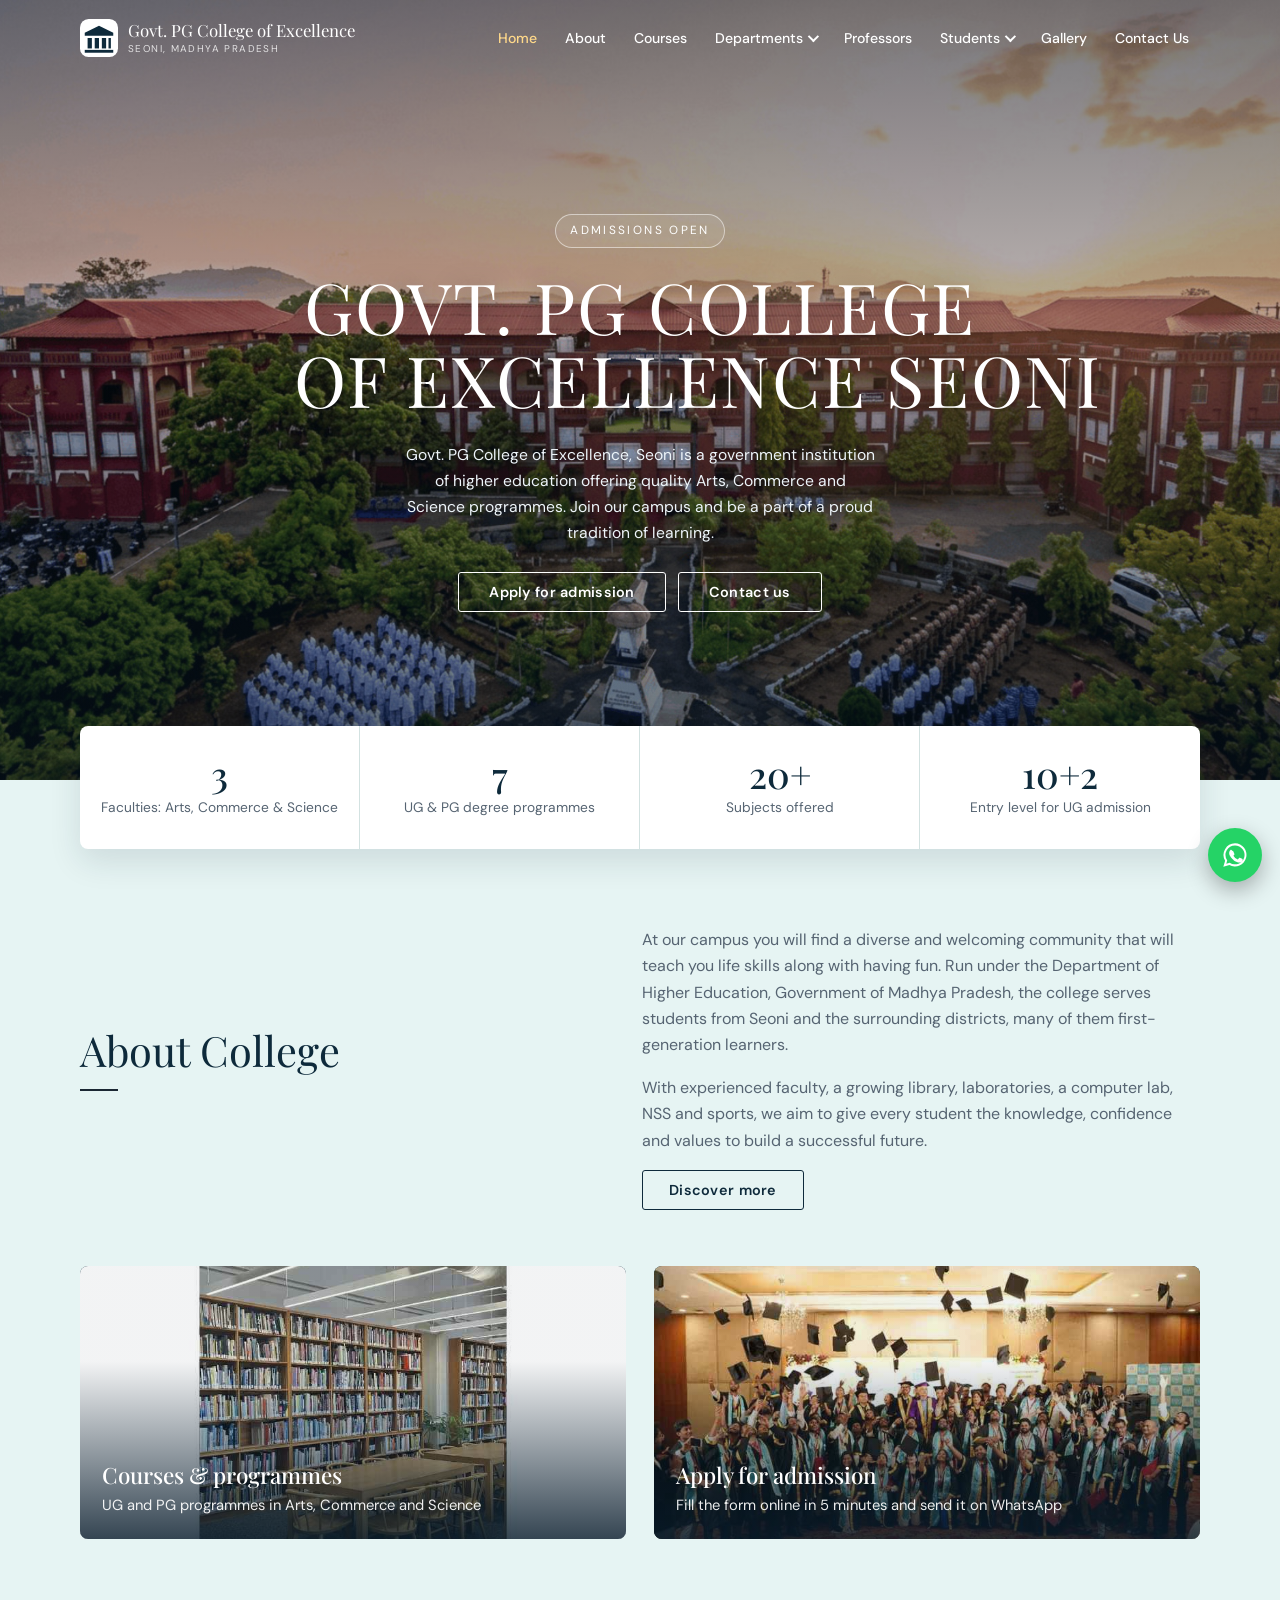
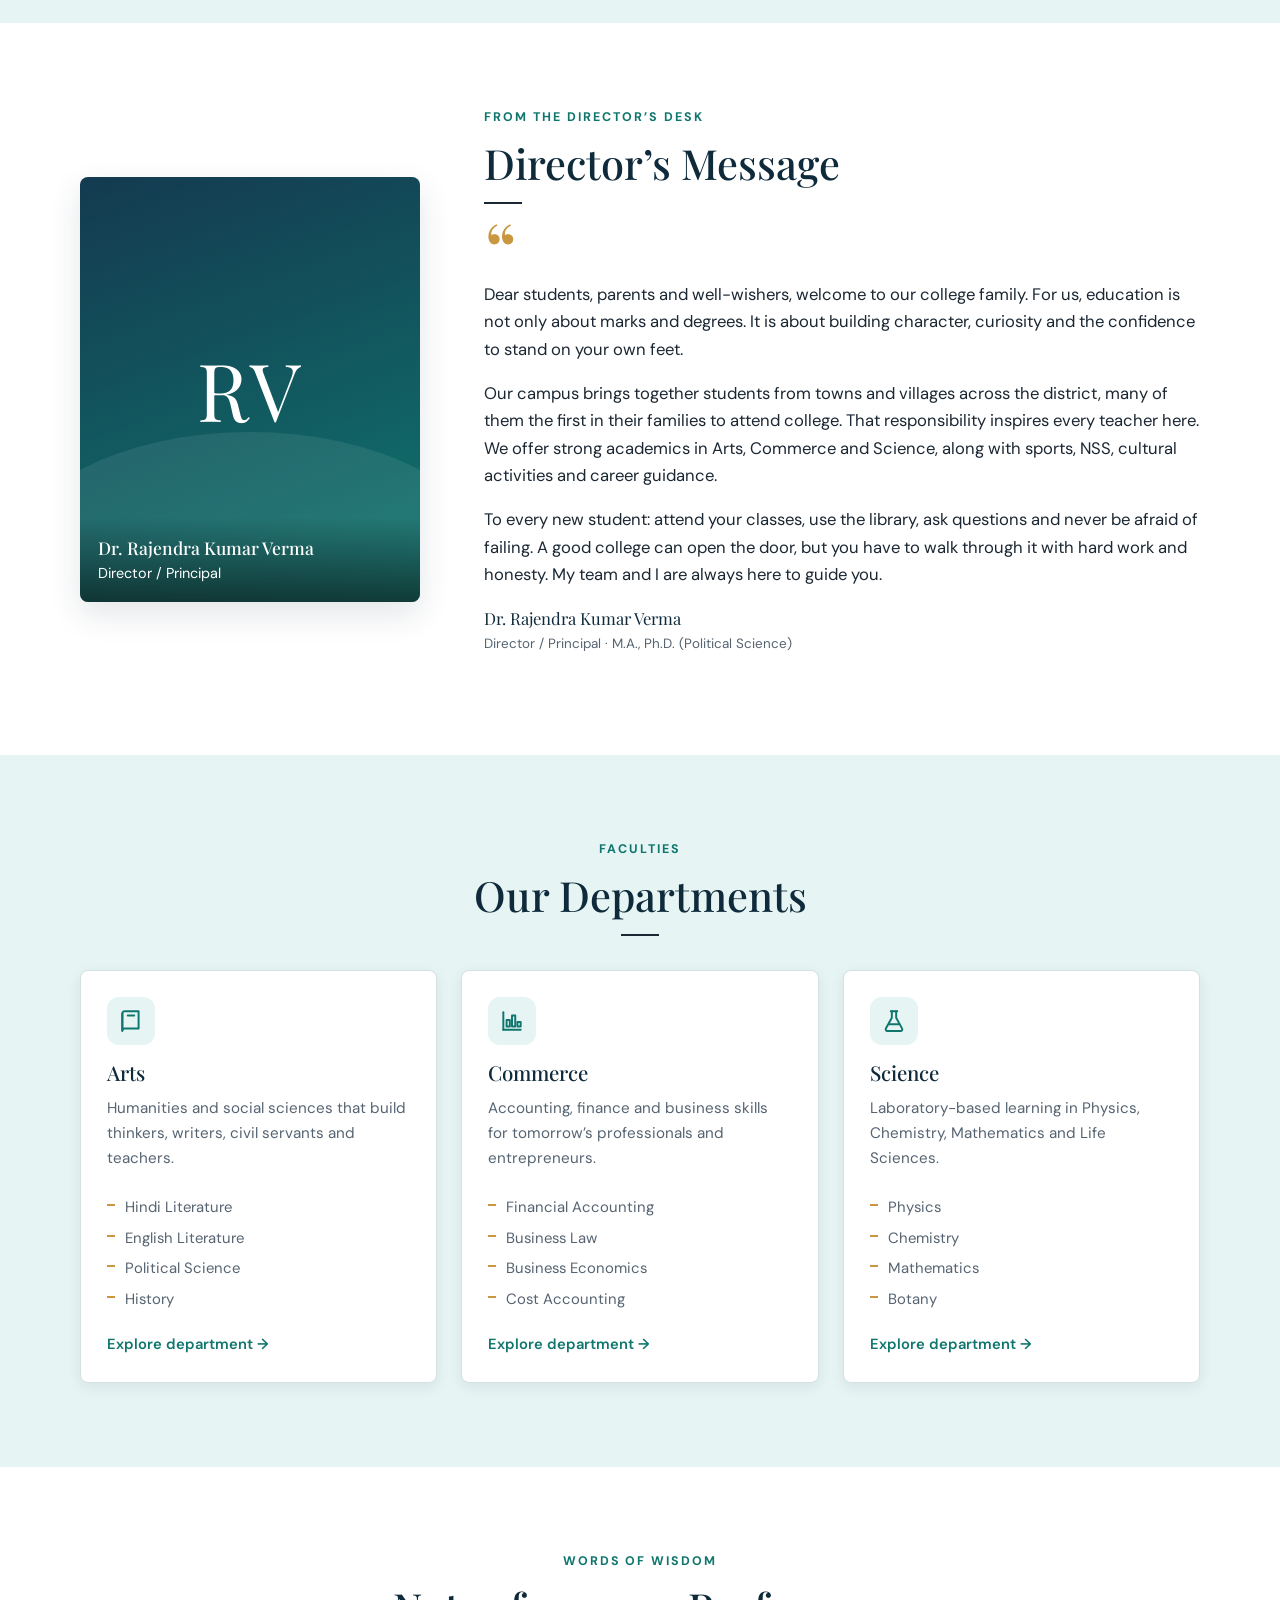
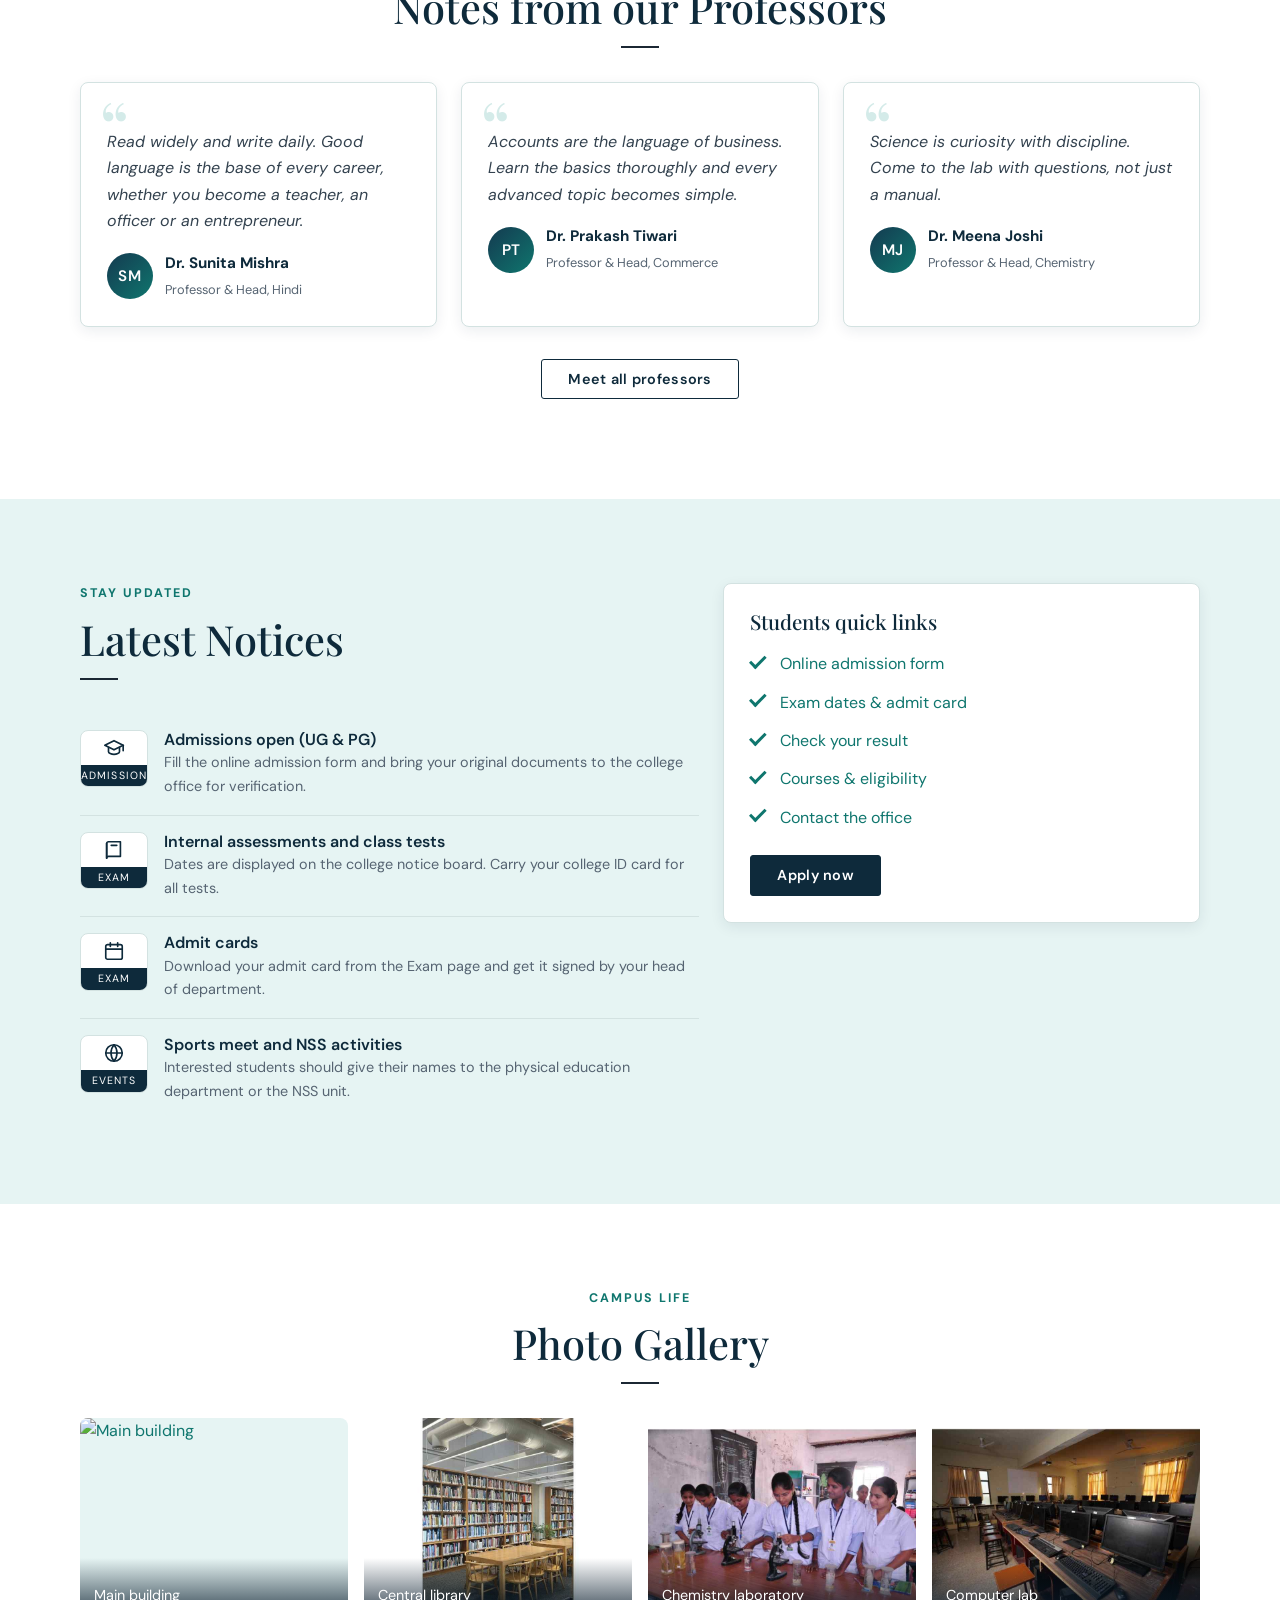
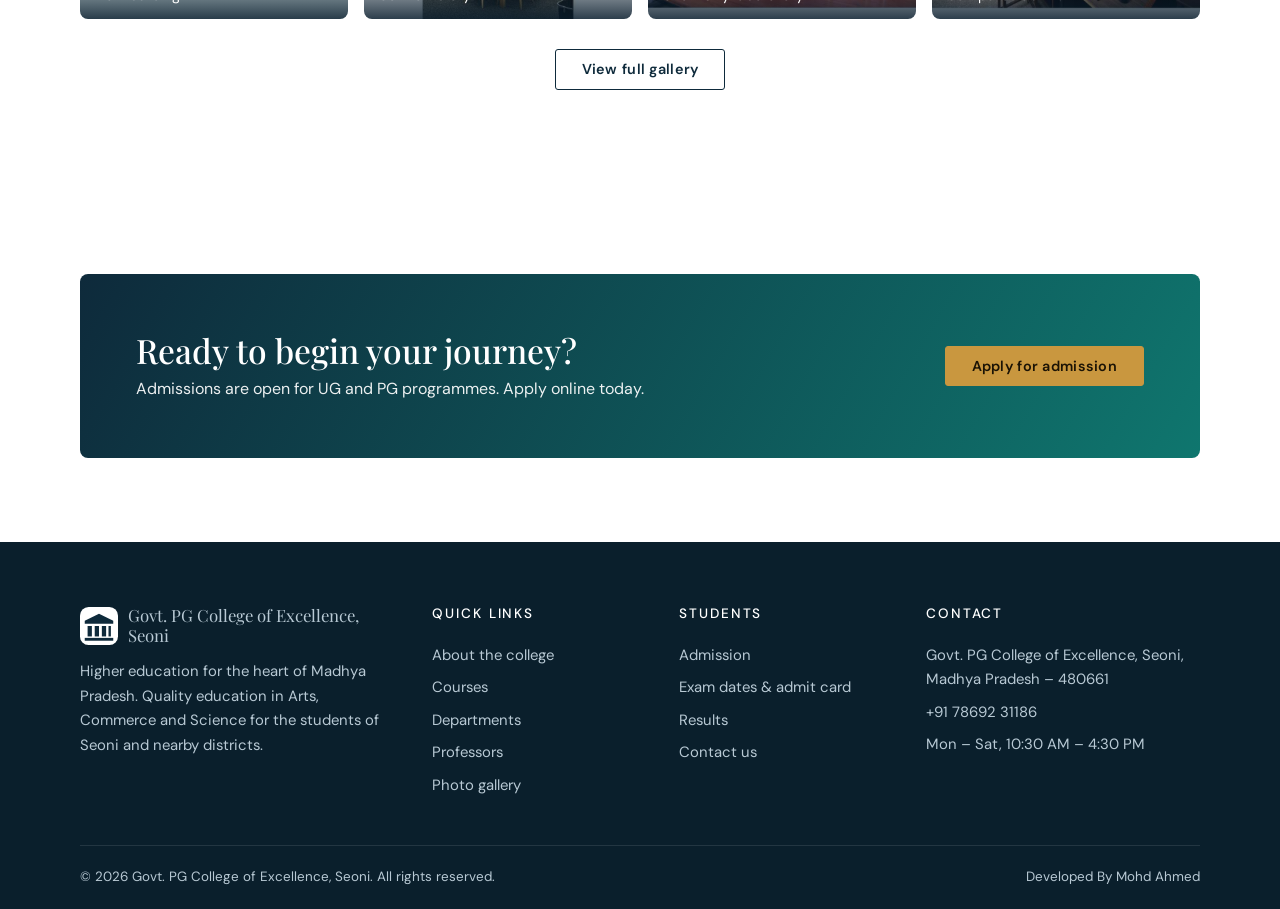
==== commit f8874041: "Update hero section heading for better layout" ====
--- a/index.html
+++ b/index.html
@@ -25,7 +25,7 @@
 </div></header>
 <section class="hero"><img class="hero-bg" src="assets/img/hero.jpg" alt="" width="1600" height="900" fetchpriority="high" decoding="async">
 <div class="hero-inner"><span class="hero-stamp">Admissions open</span>
-<h1><span>Govt. PG College</span><span>of Excellence, Seoni</span></h1>
+<h1><span>Govt. PG College</span><span><span style="display: block; text-align: center;">of Excellence Seoni</span></h1>
 <p>Govt. PG College of Excellence, Seoni is a government institution of higher education offering quality Arts, Commerce and Science programmes. Join our campus and be a part of a proud tradition of learning.</p>
 <div class="btn-row" style="justify-content:center"><a class="btn btn-light" href="admission.html">Apply for admission</a><a class="btn btn-light" href="contact.html">Contact us</a></div></div></section>
 <main id="main">
